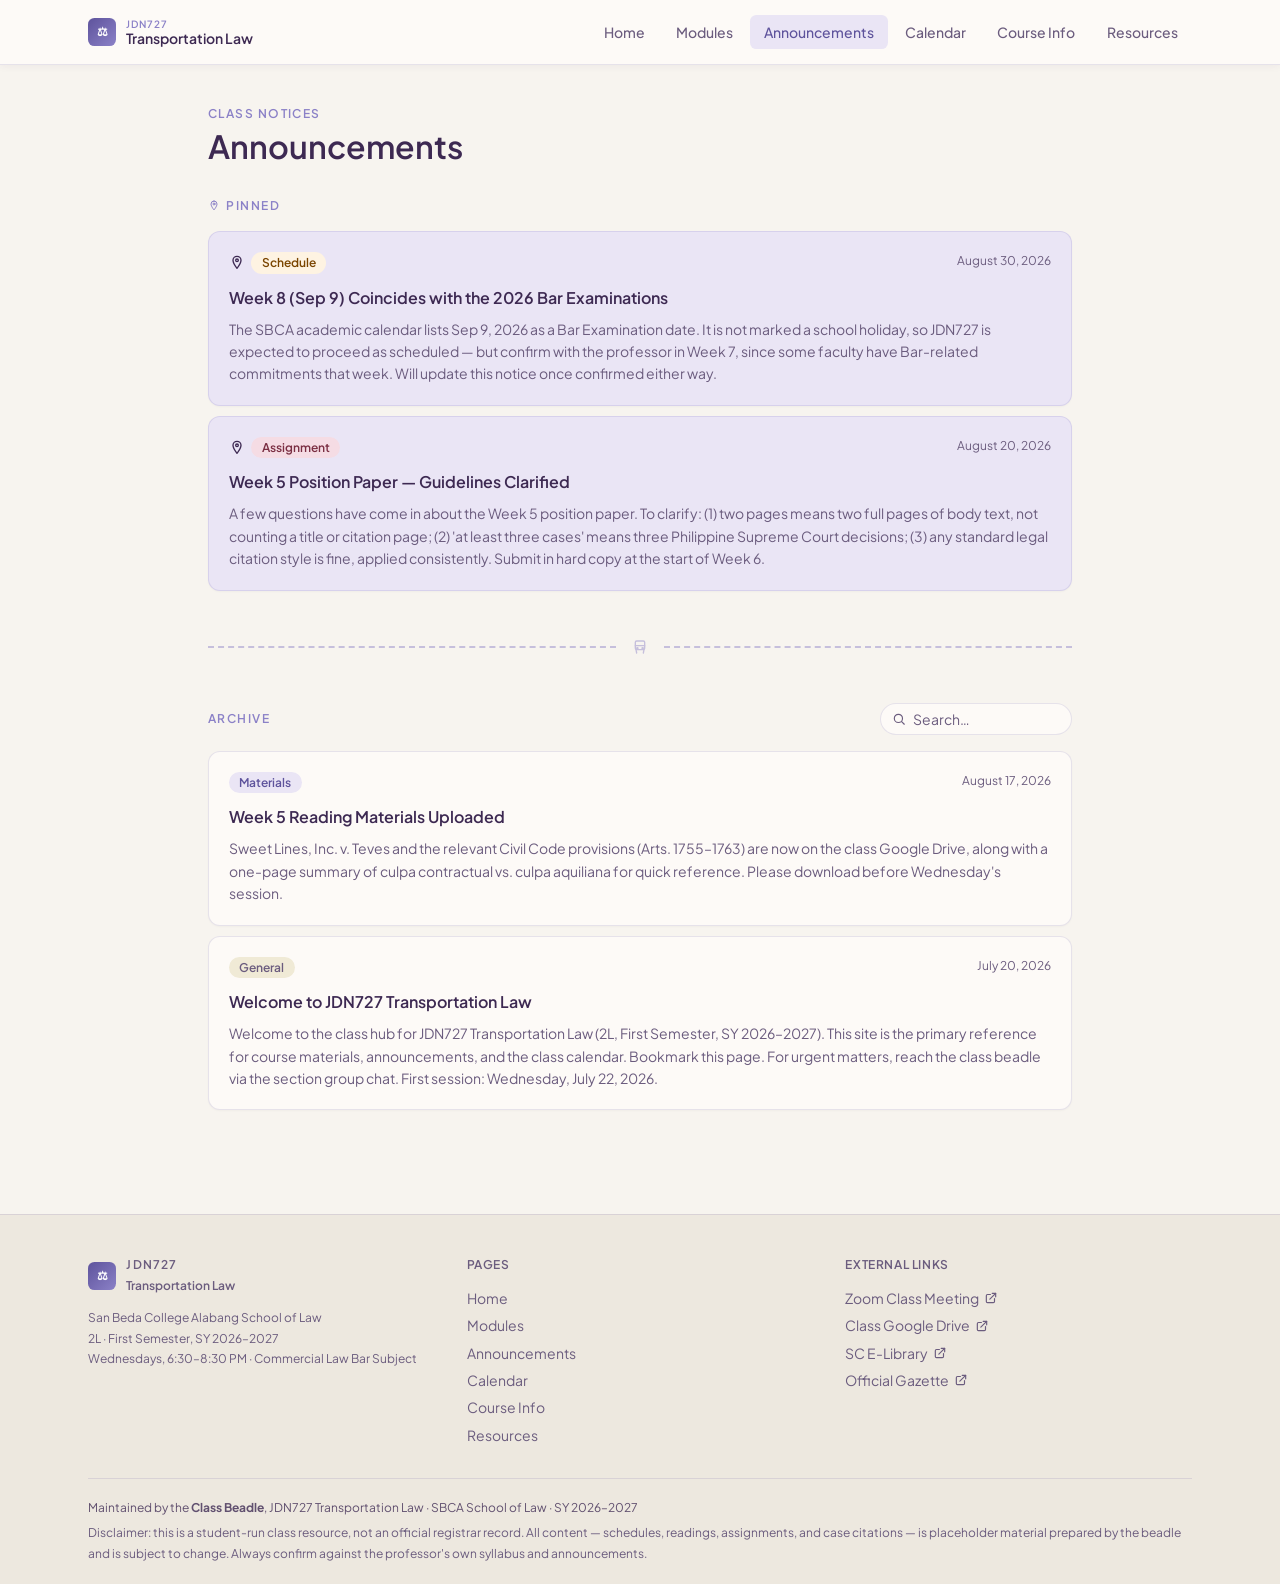
==== announcements.html @ 3aeecf4c "Initial commit: JDN727 class hub" ====
<!DOCTYPE html>
<html lang="en">
<head>
<meta charset="UTF-8">
<meta name="viewport" content="width=device-width, initial-scale=1.0">
<title>Announcements — JDN727 Transportation Law</title>
<link rel="preconnect" href="https://fonts.googleapis.com">
<link rel="preconnect" href="https://fonts.gstatic.com" crossorigin>
<link href="https://fonts.googleapis.com/css2?family=Plus+Jakarta+Sans:wght@400;500;600;700&display=swap" rel="stylesheet">
<link rel="stylesheet" href="assets/css/style.css">
</head>
<body>

<header class="site-header">
  <div class="nav-row">
    <a href="index.html" class="brand">
      <span class="brand-mark">⚖</span>
      <span class="brand-text"><p class="brand-eyebrow">JDN727</p><p class="brand-title">Transportation Law</p></span>
    </a>
    <nav class="nav-links">
      <a class="nav-link" href="index.html">Home</a>
      <a class="nav-link" href="modules.html">Modules</a>
      <a class="nav-link active" href="announcements.html">Announcements</a>
      <a class="nav-link" href="calendar.html">Calendar</a>
      <a class="nav-link" href="course-info.html">Course Info</a>
      <a class="nav-link" href="resources.html">Resources</a>
    </nav>
    <button class="nav-toggle" id="navToggle" aria-label="Toggle menu"></button>
  </div>
  <div class="nav-mobile" id="navMobile">
    <a class="nav-link" href="index.html">Home</a>
    <a class="nav-link" href="modules.html">Modules</a>
    <a class="nav-link active" href="announcements.html">Announcements</a>
    <a class="nav-link" href="calendar.html">Calendar</a>
    <a class="nav-link" href="course-info.html">Course Info</a>
    <a class="nav-link" href="resources.html">Resources</a>
  </div>
</header>

<main>
  <div class="page page-narrow">
    <div class="section-heading">
      <p class="section-label">Class Notices</p>
      <h2 class="section-title">Announcements</h2>
    </div>

    <div id="pinnedSection" style="margin-bottom:2.5rem;"></div>

    <div class="route-divider"><div class="line"></div><span data-icon="train"></span><div class="line"></div></div>

    <div>
      <div style="display:flex;align-items:center;justify-content:space-between;gap:1rem;margin-bottom:1rem;flex-wrap:wrap;">
        <p class="section-label" style="margin:0;">Archive</p>
        <div class="search-wrap">
          <span data-icon="search"></span>
          <input type="text" class="search-input" id="archiveSearch" placeholder="Search…">
        </div>
      </div>
      <div class="stack" id="archiveMount"></div>
    </div>
  </div>
</main>

<footer class="site-footer">
  <div class="container">
    <div class="footer-grid">
      <div class="footer-col">
        <div class="brand" style="margin-bottom:0.75rem;">
          <span class="brand-mark">⚖</span>
          <span class="brand-text"><p class="brand-eyebrow">JDN727</p><p class="brand-title">Transportation Law</p></span>
        </div>
        <p>San Beda College Alabang School of Law<br>2L · First Semester, SY 2026–2027<br>Wednesdays, 6:30–8:30 PM · Commercial Law Bar Subject</p>
      </div>
      <div class="footer-col">
        <p class="footer-col-label">Pages</p>
        <div class="footer-links">
          <a href="index.html">Home</a>
          <a href="modules.html">Modules</a>
          <a href="announcements.html">Announcements</a>
          <a href="calendar.html">Calendar</a>
          <a href="course-info.html">Course Info</a>
          <a href="resources.html">Resources</a>
        </div>
      </div>
      <div class="footer-col">
        <p class="footer-col-label">External Links</p>
        <div class="footer-links" id="footerExternal"></div>
      </div>
    </div>
    <div class="footer-bottom">
      <p class="footer-disclaimer-lead">Maintained by the <strong>Class Beadle</strong>, JDN727 Transportation Law · SBCA School of Law · SY 2026–2027</p>
      <p class="footer-disclaimer">Disclaimer: this is a student-run class resource, not an official registrar record. All content — schedules, readings, assignments, and case citations — is placeholder material prepared by the beadle and is subject to change. Always confirm against the professor's own syllabus and announcements.</p>
    </div>
  </div>
</footer>

<script src="assets/js/icons.js"></script>
<script src="assets/js/data.js"></script>
<script src="assets/js/nav.js"></script>
<script src="assets/js/common.js"></script>
<script src="assets/js/announcements.js"></script>
</body>
</html>
---- assets/css/style.css ----
/* JDN727 Transportation Law — Class Hub
   Design tokens translated from the Figma Make prototype (theme.css). */

:root {
  --background: #F7F4EF;
  --foreground: #3D2952;
  --card: #FDFAF7;
  --primary: #5E539C;
  --primary-foreground: #FFFFFF;
  --secondary: #EAE5F5;
  --secondary-foreground: #3D2952;
  --muted: #F0EAD6;
  --muted-foreground: #6B5C7E;
  --rose-soft: #F5DCE4;
  --rose-text: #7A2E42;
  --destructive: #C73B5A;
  --border: rgba(94, 83, 156, 0.14);
  --lavender: #8B81C7;
  --lavender-light: #EAE5F5;
  --cream-dark: #EDE8DF;

  --green-text: #3B6E47;
  --green-bg: #E6F4EB;
  --exam-dot: #C73B5A;
  --exam-text: #7A1528;
  --exam-bg: #FCEAEE;
  --exam-border: #F5C0C0;
  --amber-bg: #FEF3E2;
  --amber-text: #7A4500;

  --radius: 0.5rem;
  --radius-lg: 0.75rem;
  --radius-xl: 1rem;
  --max-width: 1152px;
}

* { box-sizing: border-box; }

html { font-size: 16px; -webkit-text-size-adjust: 100%; }

body {
  margin: 0;
  background: var(--background);
  color: var(--foreground);
  font-family: "Plus Jakarta Sans", -apple-system, BlinkMacSystemFont, "Segoe UI", sans-serif;
  line-height: 1.5;
  min-height: 100vh;
}

a { color: inherit; text-decoration: none; }
button { font-family: inherit; cursor: pointer; }
input { font-family: inherit; }
ul { margin: 0; padding: 0; list-style: none; }
p { margin: 0; }
img, svg { display: block; }

.container {
  max-width: var(--max-width);
  margin: 0 auto;
  padding: 0 1rem;
}
@media (min-width: 768px) {
  .container { padding: 0 1.5rem; }
}

.icon { width: 1em; height: 1em; stroke: currentColor; fill: none; stroke-width: 2; stroke-linecap: round; stroke-linejoin: round; flex-shrink: 0; vertical-align: middle; }

/* ─── Nav ──────────────────────────────────────────────────────── */
.site-header {
  position: sticky; top: 0; z-index: 50;
  background: var(--card);
  border-bottom: 1px solid var(--border);
  box-shadow: 0 1px 8px rgba(61, 41, 82, 0.06);
}
.nav-row {
  max-width: var(--max-width); margin: 0 auto; padding: 0 1rem;
  display: flex; align-items: center; justify-content: space-between;
  height: 3.5rem;
}
@media (min-width: 768px) { .nav-row { height: 4rem; padding: 0 1.5rem; } }

.brand { display: flex; align-items: center; gap: 0.65rem; }
.brand-mark {
  width: 1.75rem; height: 1.75rem; border-radius: 0.4rem;
  display: flex; align-items: center; justify-content: center;
  color: #fff; font-size: 0.75rem; font-weight: 700;
  background: linear-gradient(135deg, #5E539C 0%, #8B81C7 100%);
}
.brand-text { line-height: 1.2; text-align: left; }
.brand-eyebrow { font-size: 0.625rem; font-weight: 600; letter-spacing: 0.1em; text-transform: uppercase; color: var(--lavender); margin: 0; }
.brand-title { font-size: 0.875rem; font-weight: 600; color: var(--foreground); margin: 0; }

.nav-links { display: none; align-items: center; gap: 0.15rem; }
@media (min-width: 768px) { .nav-links { display: flex; } }
.nav-link {
  padding: 0.4rem 0.9rem; border-radius: 0.4rem; font-size: 0.875rem; font-weight: 500;
  color: var(--muted-foreground); background: none; border: none; transition: background-color .15s, color .15s;
}
.nav-link:hover { color: var(--foreground); background: var(--muted); }
.nav-link.active { background: var(--secondary); color: var(--primary); }

.nav-toggle { display: inline-flex; padding: 0.5rem; border-radius: 0.4rem; background: none; border: none; color: var(--muted-foreground); }
@media (min-width: 768px) { .nav-toggle { display: none; } }
.nav-toggle .icon { width: 20px; height: 20px; }

.nav-mobile {
  display: none; border-top: 1px solid var(--border); background: var(--card);
  padding: 0.5rem 1rem 1rem; flex-direction: column; gap: 0.25rem;
}
.nav-mobile.open { display: flex; }
@media (min-width: 768px) { .nav-mobile { display: none !important; } }
.nav-mobile .nav-link { width: 100%; text-align: left; padding: 0.6rem 0.75rem; }

/* ─── Buttons ──────────────────────────────────────────────────── */
.btn {
  display: inline-flex; align-items: center; gap: 0.4rem;
  font-size: 0.875rem; font-weight: 500; padding: 0.5rem 1rem;
  border-radius: 0.5rem; background: var(--card); border: 1px solid var(--border);
  color: var(--foreground); box-shadow: 0 1px 2px rgba(0,0,0,0.04);
  transition: background-color .15s;
}
.btn:hover { background: var(--secondary); }
.btn .icon-sm { width: 12px; height: 12px; }
.btn-link {
  background: none; border: none; padding: 0; box-shadow: none;
  font-weight: 600; color: var(--primary); font-size: 0.875rem;
  display: inline-flex; align-items: center; gap: 0.25rem;
}
.btn-link:hover { text-decoration: underline; }

/* ─── Section heading ──────────────────────────────────────────── */
.section-heading { margin-bottom: 2rem; }
.section-label {
  font-size: 0.75rem; font-weight: 600; letter-spacing: 0.12em; text-transform: uppercase;
  color: var(--lavender); margin: 0 0 0.25rem;
}
.section-title { font-size: 1.75rem; font-weight: 600; color: var(--foreground); margin: 0; line-height: 1.2; }
@media (min-width: 768px) { .section-title { font-size: 2rem; } }

/* ─── Hero (Home) ──────────────────────────────────────────────── */
.hero {
  position: relative; overflow: hidden;
  background: linear-gradient(150deg, #EAE5F5 0%, #F7F4EF 55%, #F5DCE4 100%);
}
.hero::before {
  content: ""; position: absolute; inset: 0; opacity: 0.035;
  background-image: radial-gradient(circle, #5E539C 1px, transparent 1px);
  background-size: 28px 28px;
}
.hero-inner { position: relative; max-width: var(--max-width); margin: 0 auto; padding: 3.5rem 1rem 5rem; }
@media (min-width: 768px) { .hero-inner { padding: 5rem 1.5rem; } }

.pill-row { display: flex; flex-wrap: wrap; gap: 0.5rem; margin-bottom: 1rem; }
.pill {
  font-size: 0.75rem; font-weight: 600; letter-spacing: 0.05em; text-transform: uppercase;
  padding: 0.25rem 0.75rem; border-radius: 999px;
}
.pill-lavender { color: var(--lavender); background: var(--lavender-light); border: 1px solid rgba(139,129,199,0.2); }
.pill-muted { color: var(--muted-foreground); background: var(--card); border: 1px solid var(--border); text-transform: none; letter-spacing: 0; font-weight: 600; }

.hero h1 { font-size: 2.25rem; font-weight: 600; color: var(--foreground); margin: 0 0 0.75rem; line-height: 1.15; }
@media (min-width: 768px) { .hero h1 { font-size: 3rem; } }
.hero-sub { font-size: 1.125rem; color: var(--muted-foreground); font-weight: 500; margin: 0 0 0.4rem; }
.hero-meta { font-size: 0.875rem; color: var(--muted-foreground); max-width: 36rem; margin: 0; }
.hero-links { display: flex; flex-wrap: wrap; gap: 0.75rem; margin-top: 2rem; }

/* ─── Cards ────────────────────────────────────────────────────── */
.card { background: var(--card); border: 1px solid var(--border); border-radius: var(--radius-lg); }
.card-pad { padding: 1.5rem; }

.this-week {
  border: 2px solid rgba(139,129,199,0.3); border-radius: var(--radius-lg); overflow: hidden;
  background: linear-gradient(135deg, #EAE5F5 0%, #F7F4EF 100%);
}
.this-week-head { display: flex; align-items: flex-start; justify-content: space-between; gap: 1rem; padding: 1.5rem 1.5rem 0; flex-wrap: wrap; }
.this-week-head h3 { font-size: 1.375rem; font-weight: 600; color: var(--foreground); margin: 0.15rem 0 0; line-height: 1.25; }
.this-week-body { padding: 1.5rem; display: grid; gap: 1.25rem; margin-top: 0.75rem; }
@media (min-width: 768px) { .this-week-body { grid-template-columns: repeat(3, 1fr); } }
.this-week-col-label { font-size: 0.75rem; font-weight: 600; letter-spacing: 0.08em; text-transform: uppercase; color: var(--muted-foreground); margin: 0 0 0.5rem; }
.this-week-assignment {
  margin: 0 1.5rem 1.5rem; padding: 0.875rem; background: var(--rose-soft); border-radius: var(--radius);
  border: 1px solid rgba(245,220,228,0.6); display: flex; gap: 0.6rem; align-items: flex-start;
  font-size: 0.875rem; color: var(--rose-text);
}
.this-week-footer { padding: 0 1.5rem 1.25rem; }

/* Badges */
.badge { display: inline-flex; align-items: center; gap: 0.25rem; font-size: 0.75rem; font-weight: 600; padding: 0.15rem 0.65rem; border-radius: 999px; }
.badge .icon { width: 11px; height: 11px; }
.badge-completed { color: var(--green-text); background: var(--green-bg); }
.badge-current { color: var(--primary); background: var(--secondary); }
.badge-upcoming { color: var(--muted-foreground); background: var(--muted); }
.badge-assignment { color: var(--rose-text); background: var(--rose-soft); font-weight: 500; }
.badge-exam { color: var(--exam-text); background: var(--exam-bg); font-weight: 600; }
.tag { display: inline-block; font-size: 0.75rem; font-weight: 600; padding: 0.1rem 0.65rem; border-radius: 999px; }
.tag-schedule, .tag-suspension { background: var(--amber-bg); color: var(--amber-text); }
.tag-assignment { background: var(--rose-soft); color: var(--rose-text); }
.tag-materials { background: var(--secondary); color: var(--primary); }
.tag-recitation { background: var(--lavender-light); color: var(--primary); }
.tag-general { background: var(--muted); color: var(--muted-foreground); }
.chip { display: inline-block; font-size: 0.75rem; background: var(--secondary); color: var(--primary); padding: 0.15rem 0.65rem; border-radius: 999px; font-weight: 500; }

/* Route divider */
.route-divider { display: flex; align-items: center; gap: 1rem; margin: 3rem 0; color: var(--lavender); opacity: 0.45; }
.route-divider .line { flex: 1; border-top: 2px dashed var(--lavender); }
.route-divider .icon { width: 16px; height: 16px; }

/* Announcement / notice cards */
.notice-card { background: var(--card); border: 1px solid var(--border); border-radius: var(--radius-lg); padding: 1.25rem; box-shadow: 0 1px 2px rgba(0,0,0,0.03); }
.notice-card.pinned { background: var(--secondary); border-color: rgba(139,129,199,0.2); }
.notice-top { display: flex; align-items: flex-start; justify-content: space-between; gap: 0.75rem; margin-bottom: 0.75rem; flex-wrap: wrap; }
.notice-title { font-weight: 600; color: var(--foreground); margin: 0 0 0.5rem; }
.notice-date { font-size: 0.75rem; color: var(--muted-foreground); white-space: nowrap; }
.notice-body { font-size: 0.875rem; color: var(--muted-foreground); line-height: 1.6; }
.clamp-3 { display: -webkit-box; -webkit-line-clamp: 3; -webkit-box-orient: vertical; overflow: hidden; }

.grid-2 { display: grid; gap: 1rem; }
@media (min-width: 768px) { .grid-2 { grid-template-columns: 1fr 1fr; } }

/* Deadline strip */
.deadline-row { display: flex; align-items: center; gap: 1rem; padding: 0.85rem; background: var(--card); border: 1px solid var(--border); border-radius: var(--radius); }
.deadline-dot { width: 10px; height: 10px; border-radius: 999px; flex-shrink: 0; background: var(--lavender); }
.deadline-dot.exam { background: var(--exam-dot); }
.deadline-title { font-size: 0.875rem; font-weight: 500; color: var(--foreground); flex: 1; }
.deadline-date { font-size: 0.75rem; color: var(--muted-foreground); white-space: nowrap; }

/* ─── Week card (Modules) ──────────────────────────────────────── */
.week-card { background: var(--card); border: 1px solid var(--border); border-radius: var(--radius-lg); overflow: hidden; transition: border-color .15s; margin-bottom: 0.65rem; }
.week-card:hover { border-color: rgba(139,129,199,0.4); }
.week-card-row { display: flex; }
.week-strip { width: 4px; flex-shrink: 0; }
.week-strip.completed { background: var(--green-text); }
.week-strip.current { background: var(--primary); }
.week-strip.upcoming { background: var(--muted-foreground); opacity: 0.4; }
.week-strip.exam { background: var(--exam-text); }
.week-main { flex: 1; display: flex; align-items: center; gap: 1rem; padding: 1rem; text-align: left; background: none; border: none; min-width: 0; width: 100%; }
.week-main .week-title { font-weight: 600; color: var(--foreground); line-height: 1.35; margin: 0.15rem 0 0.15rem; }
.week-main .week-date { font-size: 0.75rem; color: var(--muted-foreground); margin: 0; }
.week-badges { display: flex; gap: 0.4rem; flex-wrap: wrap; margin-bottom: 0.15rem; }
.week-stub {
  display: none; flex-direction: column; align-items: center; justify-content: center; width: 4rem;
  border-left: 2px dashed var(--border); flex-shrink: 0; padding: 0.75rem 0.5rem;
}
@media (min-width: 768px) { .week-stub { display: flex; } }
.week-stub-label { font-size: 9px; font-weight: 700; letter-spacing: 0.1em; text-transform: uppercase; color: var(--muted-foreground); }
.week-stub-num { font-size: 1.25rem; font-weight: 700; color: var(--primary); line-height: 1; margin-top: 0.15rem; }
.week-chevron { color: var(--muted-foreground); flex-shrink: 0; }
.week-preview { border-top: 1px solid var(--border); padding: 1rem 1.25rem 1.1rem; background: rgba(247,244,239,0.5); }
.week-preview p { font-size: 0.875rem; color: var(--muted-foreground); line-height: 1.6; margin-bottom: 0.75rem; }
.week-preview .chip-row { display: flex; flex-wrap: wrap; gap: 0.4rem; margin-bottom: 0.75rem; }

/* Filter/search controls */
.controls-row { display: flex; flex-direction: column; gap: 0.75rem; margin-bottom: 1.5rem; }
@media (min-width: 640px) { .controls-row { flex-direction: row; align-items: center; } }
.filter-tabs { display: flex; gap: 0.4rem; flex-wrap: wrap; }
.filter-tab {
  padding: 0.4rem 0.9rem; border-radius: 999px; font-size: 0.875rem; font-weight: 500;
  border: 1px solid var(--border); background: var(--card); color: var(--muted-foreground);
}
.filter-tab.active { background: var(--primary); color: var(--primary-foreground); border-color: var(--primary); }
.filter-tab:hover:not(.active) { border-color: rgba(139,129,199,0.4); color: var(--foreground); }
.search-wrap { position: relative; }
@media (min-width: 640px) { .search-wrap { margin-left: auto; } }
.search-wrap .icon { position: absolute; left: 0.75rem; top: 50%; transform: translateY(-50%); color: var(--muted-foreground); width: 14px; height: 14px; }
.search-input {
  padding: 0.4rem 0.9rem 0.4rem 2rem; border-radius: 999px; font-size: 0.875rem;
  border: 1px solid var(--border); background: var(--card); color: var(--foreground); width: 100%;
}
.search-input::placeholder { color: var(--muted-foreground); }
.search-input:focus { outline: none; border-color: rgba(139,129,199,0.6); box-shadow: 0 0 0 3px rgba(139,129,199,0.15); }
@media (min-width: 640px) { .search-input { width: 12rem; } }

/* ─── Week detail view ─────────────────────────────────────────── */
.detail-back { display: inline-flex; align-items: center; gap: 0.4rem; font-size: 0.875rem; font-weight: 500; color: var(--muted-foreground); background: none; border: none; margin-bottom: 2rem; }
.detail-back:hover { color: var(--foreground); }
.detail-head { display: flex; align-items: flex-start; justify-content: space-between; gap: 1rem; margin-bottom: 1.5rem; flex-wrap: wrap; }
.detail-head h2 { font-size: 1.75rem; font-weight: 600; color: var(--foreground); margin: 0.15rem 0; line-height: 1.2; }
@media (min-width: 768px) { .detail-head h2 { font-size: 2rem; } }
.detail-block { margin-bottom: 1.25rem; }
.detail-block h3 { font-size: 0.75rem; font-weight: 600; letter-spacing: 0.08em; text-transform: uppercase; color: var(--muted-foreground); margin: 0 0 0.75rem; }
.detail-grid { display: grid; gap: 1.25rem; }
@media (min-width: 768px) { .detail-grid { grid-template-columns: 1fr 1fr; } }
.case-row { border-left: 2px solid rgba(139,129,199,0.4); padding: 0.25rem 0 0.25rem 1rem; display: flex; align-items: flex-start; justify-content: space-between; gap: 1rem; flex-wrap: wrap; margin-bottom: 1rem; }
.case-row:last-child { margin-bottom: 0; }
.case-name { font-weight: 600; color: var(--foreground); font-size: 0.875rem; margin: 0; }
.case-gr { font-size: 0.75rem; color: var(--lavender); font-weight: 500; margin: 0.15rem 0; }
.case-topic { font-size: 0.875rem; color: var(--muted-foreground); font-style: italic; line-height: 1.6; margin: 0.25rem 0 0; }
.exam-notice { padding: 1.25rem; background: var(--exam-bg); border-radius: var(--radius-lg); border: 1px solid var(--exam-border); display: flex; gap: 0.75rem; align-items: flex-start; margin-bottom: 1.5rem; }
.exam-notice p:first-child { font-weight: 600; color: var(--exam-text); margin: 0 0 0.25rem; }
.exam-notice p { color: var(--exam-text); font-size: 0.875rem; line-height: 1.6; }
.assignment-box { border-radius: var(--radius-lg); border: 2px solid var(--rose-soft); overflow: hidden; }
.assignment-box-head { background: var(--rose-soft); padding: 0.75rem 1.25rem; display: flex; align-items: center; gap: 0.5rem; }
.assignment-box-head p { font-size: 0.875rem; font-weight: 600; color: var(--rose-text); }
.assignment-box-body { background: var(--card); padding: 1.25rem; }
.assignment-box-body .a-title { font-weight: 600; color: var(--foreground); margin: 0 0 0.25rem; }
.assignment-box-body .a-due { font-size: 0.75rem; color: var(--rose-text); font-weight: 500; margin: 0 0 0.75rem; }
.assignment-box-body .a-instructions { font-size: 0.875rem; color: var(--muted-foreground); line-height: 1.6; }
.per-syllabus { margin-top: 2rem; padding-top: 1.5rem; border-top: 1px solid var(--border); display: flex; align-items: center; justify-content: space-between; gap: 0.75rem; flex-wrap: wrap; }
.per-syllabus p { font-size: 0.75rem; color: var(--muted-foreground); font-style: italic; }

/* ─── Tabs (Course Info) ───────────────────────────────────────── */
.tabbar { display: inline-flex; gap: 0.25rem; background: var(--muted); border-radius: var(--radius); padding: 0.25rem; margin-bottom: 2rem; }
.tabbar button { padding: 0.4rem 1rem; border-radius: var(--radius) - 2px; font-size: 0.875rem; font-weight: 500; color: var(--muted-foreground); background: none; border: none; border-radius: 0.35rem; }
.tabbar button.active { background: var(--card); color: var(--foreground); box-shadow: 0 1px 2px rgba(0,0,0,0.08); }
.tab-panel { display: none; }
.tab-panel.active { display: block; }

.info-grid { display: grid; gap: 1rem; }
@media (min-width: 768px) { .info-grid { grid-template-columns: 1fr 1fr; } }
.info-item-icon { color: var(--lavender); }
.info-item-label { font-size: 0.75rem; font-weight: 600; letter-spacing: 0.08em; text-transform: uppercase; color: var(--muted-foreground); }
.professor-card { display: flex; align-items: flex-start; gap: 1rem; }
.professor-avatar { width: 3.5rem; height: 3.5rem; border-radius: var(--radius-lg); display: flex; align-items: center; justify-content: center; font-size: 1.5rem; flex-shrink: 0; background: linear-gradient(135deg, #EAE5F5, #F5DCE4); }
.professor-name { font-weight: 600; font-size: 1.125rem; color: var(--foreground); margin: 0; }
.professor-note { font-size: 0.875rem; color: var(--muted-foreground); font-style: italic; margin: 0.15rem 0 0; }

.grade-row { margin-bottom: 0.9rem; }
.grade-row:last-child { margin-bottom: 0; }
.grade-top { display: flex; justify-content: space-between; font-size: 0.875rem; margin-bottom: 0.35rem; }
.grade-top .pct { font-weight: 700; color: var(--primary); }
.grade-bar { height: 6px; background: var(--muted); border-radius: 999px; overflow: hidden; }
.grade-fill { height: 100%; background: var(--lavender); border-radius: 999px; }

.notice-callout { background: rgba(234,229,245,0.5); border: 1px solid rgba(139,129,199,0.2); border-radius: var(--radius-lg); padding: 1rem; font-size: 0.875rem; color: var(--muted-foreground); font-style: italic; margin-bottom: 1.5rem; }

/* Syllabus table */
.table-wrap { overflow-x: auto; }
table.syllabus { width: 100%; border-collapse: collapse; font-size: 0.875rem; }
table.syllabus th { text-align: left; padding: 0.75rem; font-size: 0.7rem; font-weight: 600; text-transform: uppercase; letter-spacing: 0.05em; background: var(--secondary); color: var(--foreground); }
table.syllabus th:first-child { border-top-left-radius: var(--radius); }
table.syllabus th:last-child { border-top-right-radius: var(--radius); }
table.syllabus td { padding: 0.75rem; border-top: 1px solid var(--border); vertical-align: top; }
table.syllabus tr.exam-row { background: rgba(252,234,238,0.4); }
table.syllabus tr.odd { background: var(--card); }
table.syllabus tr.even { background: var(--background); }
table.syllabus .wk-num { font-weight: 700; color: var(--primary); }
table.syllabus .wk-topic { font-weight: 600; color: var(--foreground); margin: 0 0 0.15rem; }
table.syllabus .wk-meta { font-size: 0.75rem; color: var(--muted-foreground); margin: 0.1rem 0; }
table.syllabus .wk-cases { font-size: 0.75rem; color: var(--lavender); margin: 0.1rem 0; }
table.syllabus .wk-assignment { font-size: 0.75rem; color: var(--rose-text); font-weight: 500; }
@media (max-width: 767px) { table.syllabus th:nth-child(4), table.syllabus td:nth-child(4) { display: none; } }

.policy-card { margin-bottom: 1rem; }
.policy-card h3 { font-weight: 600; color: var(--foreground); margin: 0 0 0.5rem; }
.policy-card p { font-size: 0.875rem; color: var(--muted-foreground); line-height: 1.65; }

/* ─── Resources ─────────────────────────────────────────────────── */
.resource-group-head { display: flex; align-items: center; gap: 0.5rem; margin-bottom: 1rem; color: var(--lavender); }
.resource-group-head h3 { font-weight: 600; color: var(--foreground); font-size: 1rem; }
.resource-item { border: 1px solid var(--border); border-radius: var(--radius-lg); padding: 1.1rem; margin-bottom: 0.65rem; background: var(--card); transition: border-color .15s; }
.resource-item:hover { border-color: rgba(139,129,199,0.4); }
.resource-item-top { display: flex; align-items: flex-start; justify-content: space-between; gap: 1rem; flex-wrap: wrap; }
.resource-item h4 { font-weight: 600; color: var(--foreground); font-size: 0.875rem; margin: 0; }
.resource-item .desc { font-size: 0.875rem; color: var(--muted-foreground); line-height: 1.6; margin: 0.35rem 0 0; }
.resource-item .scope { font-size: 0.75rem; color: var(--lavender); font-weight: 500; margin-top: 0.35rem; }

/* ─── Calendar ──────────────────────────────────────────────────── */
.cal-controls { display: flex; align-items: center; justify-content: space-between; gap: 1rem; margin-bottom: 1.5rem; flex-wrap: wrap; }
.month-nav { display: flex; align-items: center; gap: 0.5rem; }
.month-nav button { background: var(--card); border: 1px solid var(--border); border-radius: var(--radius); padding: 0.4rem; color: var(--foreground); }
.month-nav button:disabled { opacity: 0.35; cursor: default; }
.month-label { font-weight: 600; font-size: 1rem; min-width: 9rem; text-align: center; }
.view-toggle { display: inline-flex; gap: 0.25rem; background: var(--muted); border-radius: var(--radius); padding: 0.2rem; }
.view-toggle button { padding: 0.35rem 0.75rem; border-radius: 0.35rem; font-size: 0.8rem; font-weight: 500; color: var(--muted-foreground); background: none; border: none; display: inline-flex; align-items: center; gap: 0.3rem; }
.view-toggle button.active { background: var(--card); color: var(--foreground); box-shadow: 0 1px 2px rgba(0,0,0,0.08); }

.legend { display: flex; flex-wrap: wrap; gap: 1rem; margin-bottom: 1.25rem; font-size: 0.8rem; color: var(--muted-foreground); }
.legend-item { display: flex; align-items: center; gap: 0.4rem; }
.legend-dot { width: 9px; height: 9px; border-radius: 999px; }

.cal-grid { display: grid; grid-template-columns: repeat(7, 1fr); gap: 4px; }
.cal-dow { text-align: center; font-size: 0.7rem; font-weight: 600; color: var(--muted-foreground); text-transform: uppercase; padding: 0.4rem 0; }
.cal-cell { aspect-ratio: 1; border-radius: var(--radius); border: 1px solid var(--border); background: var(--card); padding: 0.35rem; display: flex; flex-direction: column; gap: 0.2rem; cursor: pointer; min-height: 3.5rem; }
.cal-cell.empty { background: none; border: none; cursor: default; }
.cal-cell.wednesday { background: var(--secondary); }
.cal-cell.selected { border-color: var(--primary); box-shadow: 0 0 0 2px rgba(94,83,156,0.25); }
.cal-cell .daynum { font-size: 0.8rem; font-weight: 600; color: var(--foreground); }
.cal-dots { display: flex; gap: 3px; flex-wrap: wrap; }
.cal-dot { width: 6px; height: 6px; border-radius: 999px; }

.day-panel { margin-top: 1.5rem; padding: 1.25rem; background: var(--card); border: 1px solid var(--border); border-radius: var(--radius-lg); }
.day-panel h4 { font-weight: 600; margin-bottom: 0.75rem; }
.day-event-row { display: flex; align-items: center; gap: 0.6rem; padding: 0.5rem 0; font-size: 0.875rem; }
.day-event-row:not(:last-child) { border-bottom: 1px solid var(--border); }

.agenda-month { margin-bottom: 2rem; }
.agenda-date { font-size: 0.75rem; font-weight: 600; color: var(--muted-foreground); text-transform: uppercase; letter-spacing: 0.05em; margin: 1rem 0 0.5rem; }
.agenda-date:first-child { margin-top: 0; }
.agenda-event { display: flex; align-items: center; gap: 0.75rem; padding: 0.65rem 0.85rem; background: var(--card); border: 1px solid var(--border); border-radius: var(--radius); margin-bottom: 0.4rem; }
.agenda-event .badge-type { font-size: 0.7rem; font-weight: 600; padding: 0.1rem 0.55rem; border-radius: 999px; }

/* ─── Footer ────────────────────────────────────────────────────── */
.site-footer { margin-top: 4rem; border-top: 1px solid var(--border); background: var(--cream-dark); }
.footer-grid { display: grid; gap: 2rem; padding: 2.5rem 0 2rem; }
@media (min-width: 768px) { .footer-grid { grid-template-columns: repeat(3, 1fr); } }
.footer-col p { font-size: 0.75rem; color: var(--muted-foreground); line-height: 1.7; }
.footer-col-label { font-size: 0.75rem; font-weight: 600; letter-spacing: 0.05em; text-transform: uppercase; color: var(--muted-foreground); margin-bottom: 0.75rem; }
.footer-links { display: flex; flex-direction: column; gap: 0.4rem; }
.footer-links a, .footer-links button { font-size: 0.875rem; color: var(--muted-foreground); background: none; border: none; text-align: left; padding: 0; display: flex; align-items: center; gap: 0.3rem; }
.footer-links a:hover, .footer-links button:hover { color: var(--foreground); }
.footer-bottom { border-top: 1px solid var(--border); padding: 1.25rem 0; }
.footer-disclaimer-lead { font-size: 0.75rem; color: rgba(61,41,82,0.8); margin-bottom: 0.4rem; }
.footer-disclaimer { font-size: 0.75rem; color: var(--muted-foreground); line-height: 1.7; }

/* ─── Utility spacing ───────────────────────────────────────────── */
.page { max-width: 72rem; margin: 0 auto; padding: 2.5rem 1rem; }
.page-narrow { max-width: 56rem; }
.page-prose { max-width: 48rem; }
.stack { display: flex; flex-direction: column; }
.stack > * + * { margin-top: 0.65rem; }
.empty-note { font-size: 0.875rem; color: var(--muted-foreground); font-style: italic; text-align: center; padding: 3rem 0; }
.italic-muted { font-size: 0.875rem; color: var(--muted-foreground); font-style: italic; }
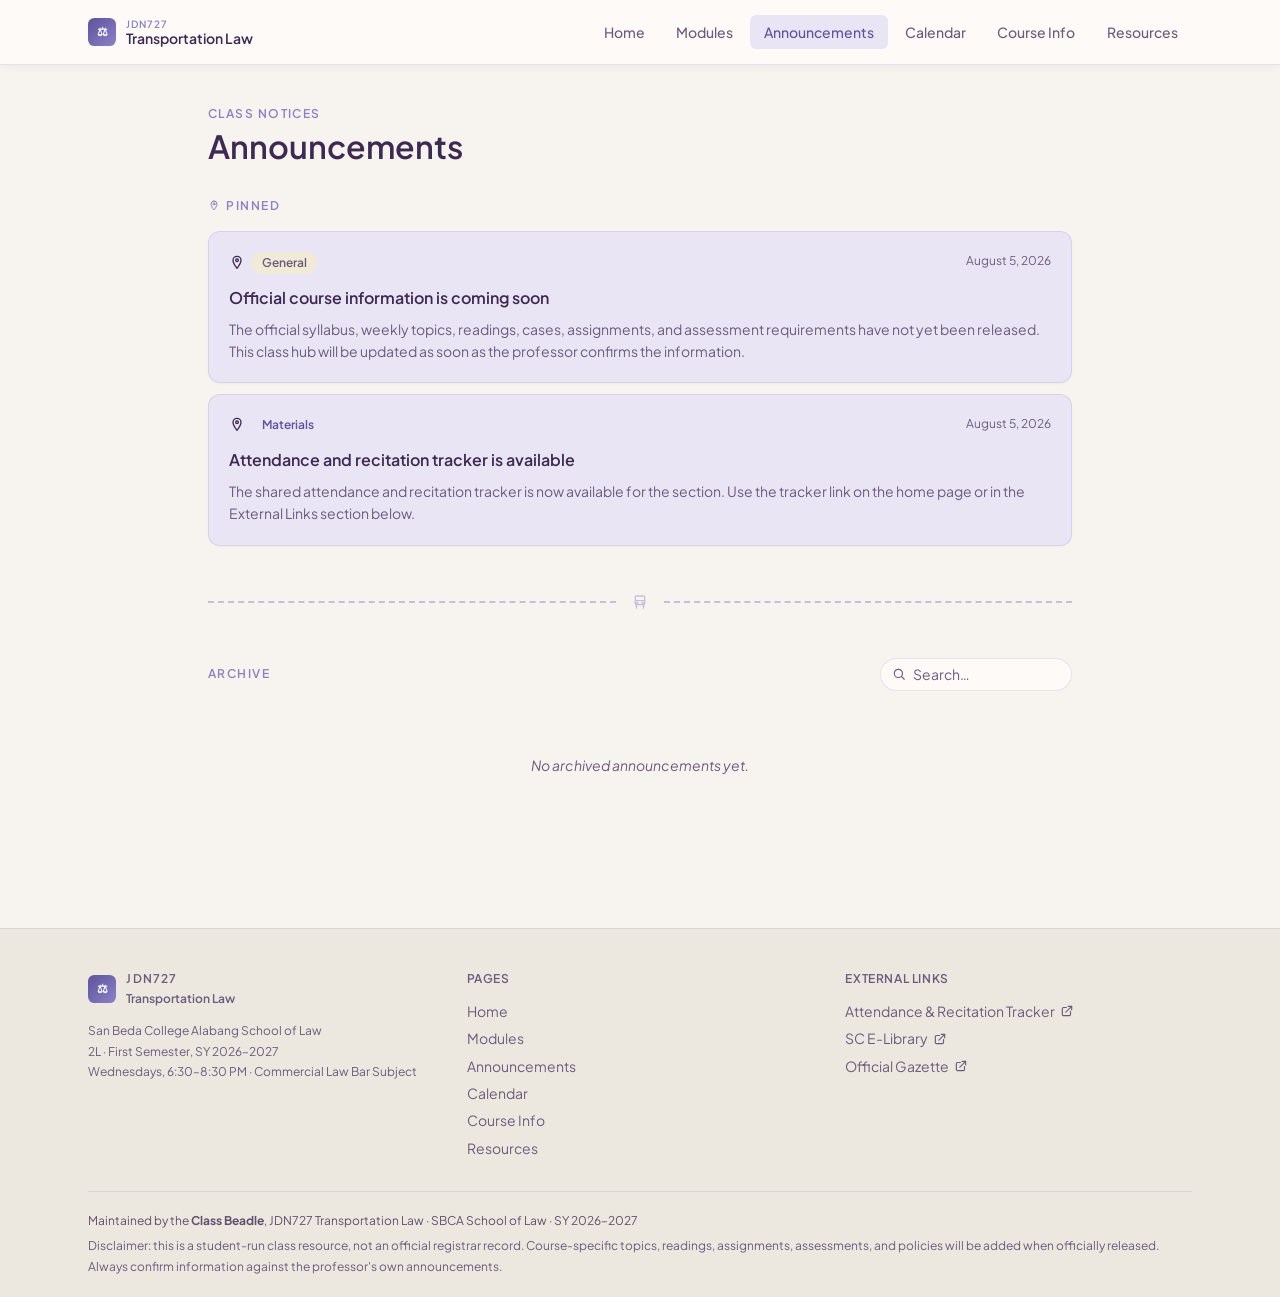
==== commit 8c52c82e: "Prepare class hub for launch" ====
--- a/announcements.html
+++ b/announcements.html
@@ -89,7 +89,7 @@
     </div>
     <div class="footer-bottom">
       <p class="footer-disclaimer-lead">Maintained by the <strong>Class Beadle</strong>, JDN727 Transportation Law · SBCA School of Law · SY 2026–2027</p>
-      <p class="footer-disclaimer">Disclaimer: this is a student-run class resource, not an official registrar record. All content — schedules, readings, assignments, and case citations — is placeholder material prepared by the beadle and is subject to change. Always confirm against the professor's own syllabus and announcements.</p>
+      <p class="footer-disclaimer">Disclaimer: this is a student-run class resource, not an official registrar record. Course-specific topics, readings, assignments, assessments, and policies will be added when officially released. Always confirm information against the professor's own announcements.</p>
     </div>
   </div>
 </footer>
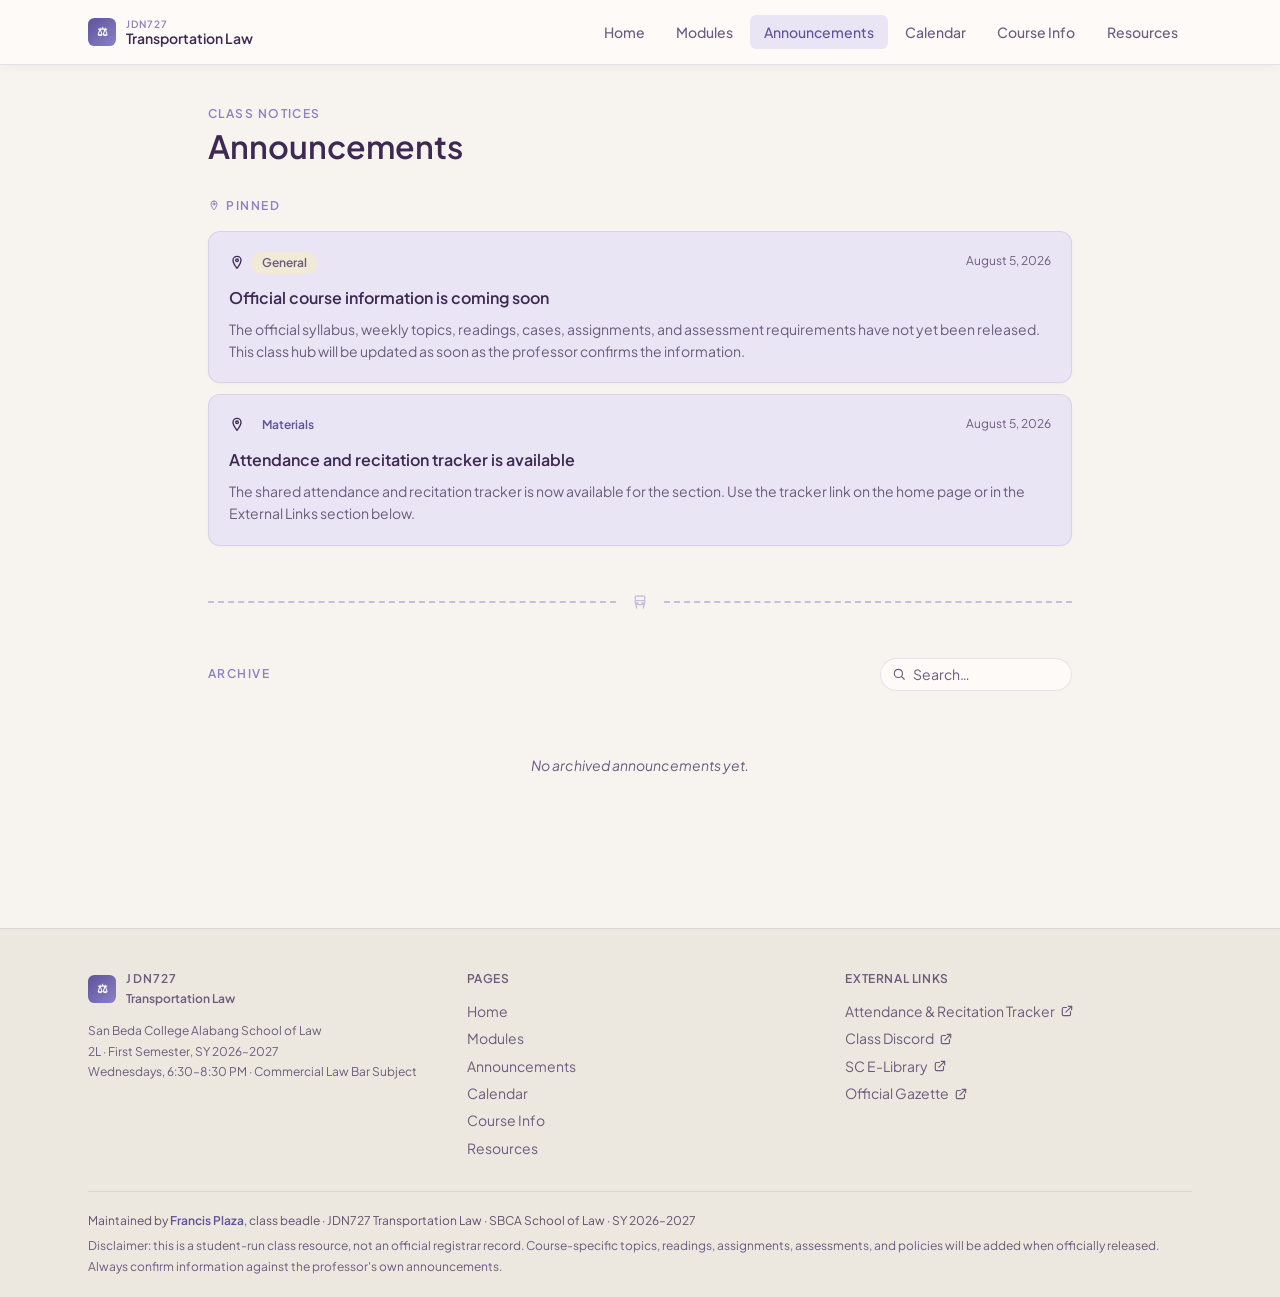
==== commit a94a9b69: "Refine launch links and class calendar" ====
--- a/announcements.html
+++ b/announcements.html
@@ -88,7 +88,7 @@
       </div>
     </div>
     <div class="footer-bottom">
-      <p class="footer-disclaimer-lead">Maintained by the <strong>Class Beadle</strong>, JDN727 Transportation Law · SBCA School of Law · SY 2026–2027</p>
+      <p class="footer-disclaimer-lead">Maintained by <a href="https://plaza.ph" target="_blank" rel="noopener noreferrer">Francis Plaza</a>, class beadle · JDN727 Transportation Law · SBCA School of Law · SY 2026–2027</p>
       <p class="footer-disclaimer">Disclaimer: this is a student-run class resource, not an official registrar record. Course-specific topics, readings, assignments, assessments, and policies will be added when officially released. Always confirm information against the professor's own announcements.</p>
     </div>
   </div>
--- a/assets/css/style.css
+++ b/assets/css/style.css
@@ -120,6 +120,8 @@
   transition: background-color .15s;
 }
 .btn:hover { background: var(--secondary); }
+.btn:disabled { opacity: 0.55; cursor: not-allowed; }
+.btn:disabled:hover { background: var(--card); }
 .btn .icon-sm { width: 12px; height: 12px; }
 .btn-link {
   background: none; border: none; padding: 0; box-shadow: none;
@@ -400,6 +402,7 @@
 .footer-links a:hover, .footer-links button:hover { color: var(--foreground); }
 .footer-bottom { border-top: 1px solid var(--border); padding: 1.25rem 0; }
 .footer-disclaimer-lead { font-size: 0.75rem; color: rgba(61,41,82,0.8); margin-bottom: 0.4rem; }
+.footer-disclaimer-lead a { color: var(--primary); font-weight: 600; }
 .footer-disclaimer { font-size: 0.75rem; color: var(--muted-foreground); line-height: 1.7; }
 
 /* ─── Utility spacing ───────────────────────────────────────────── */
